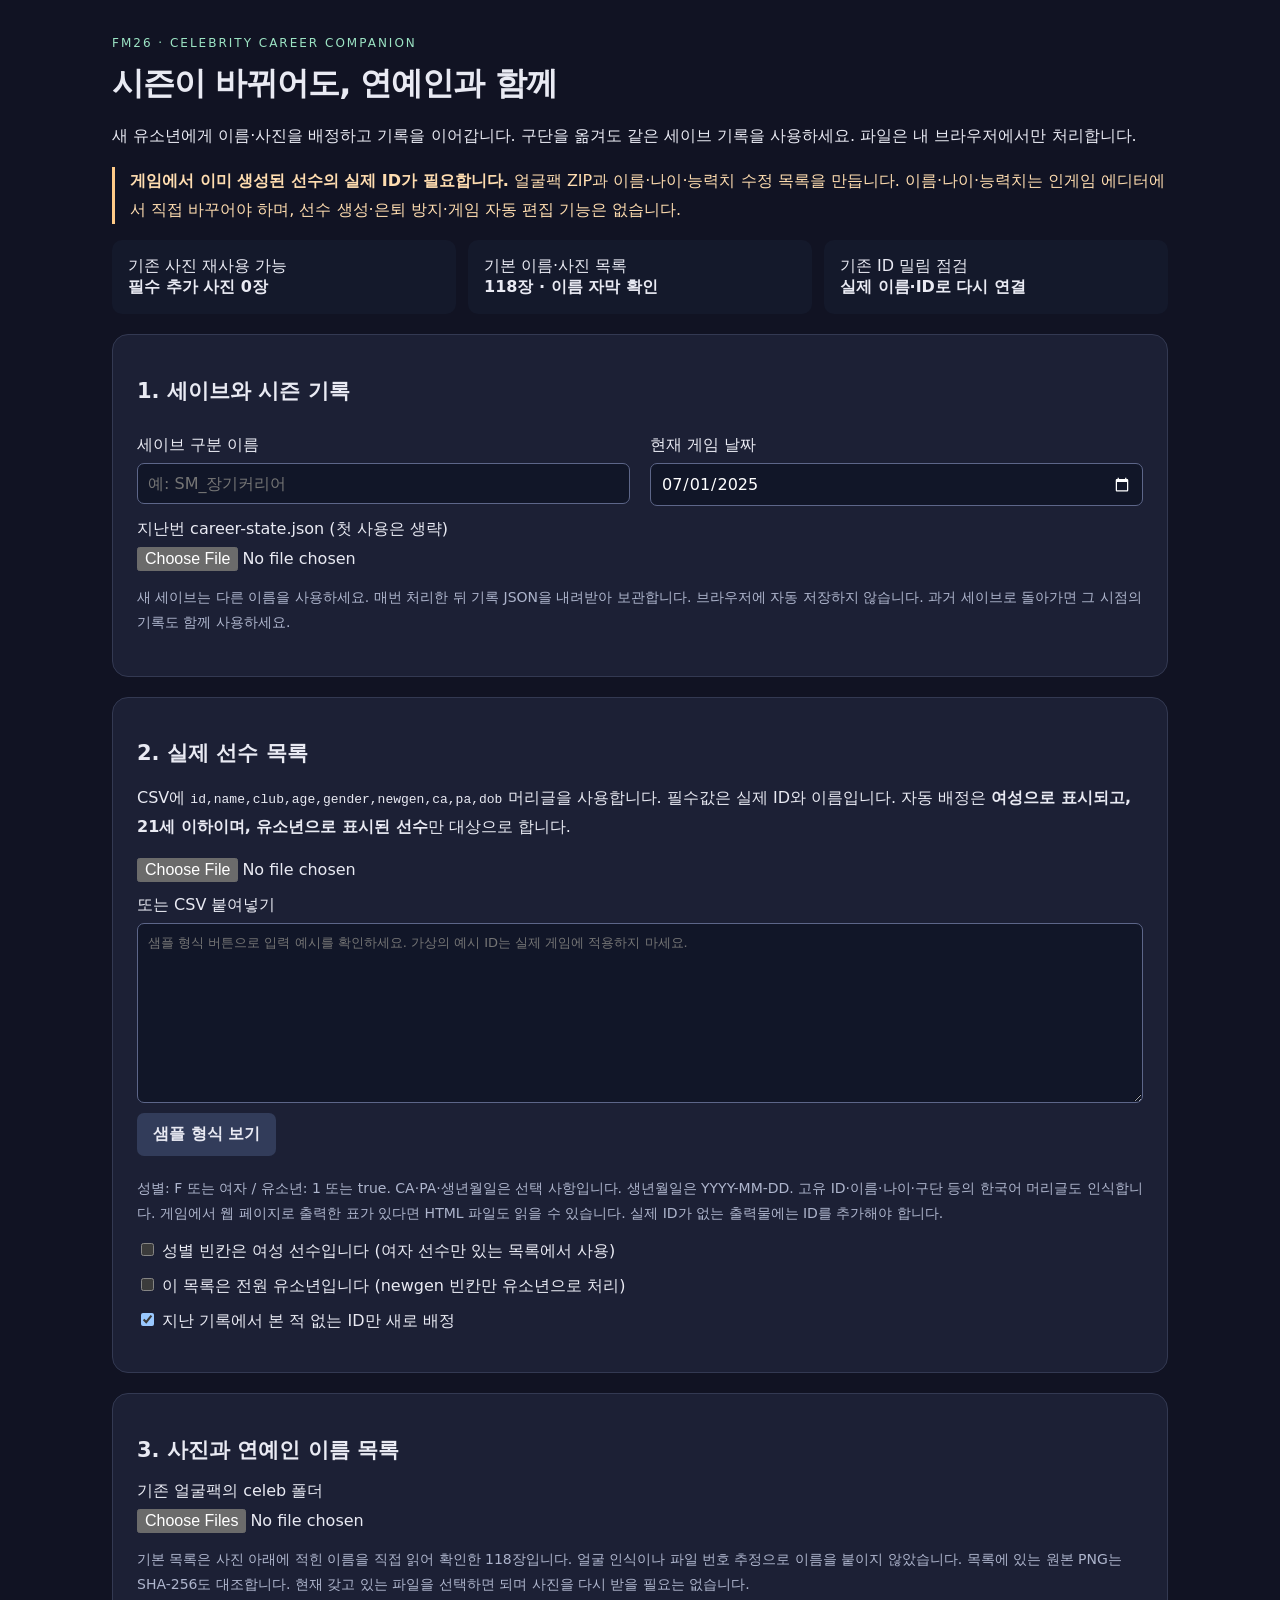
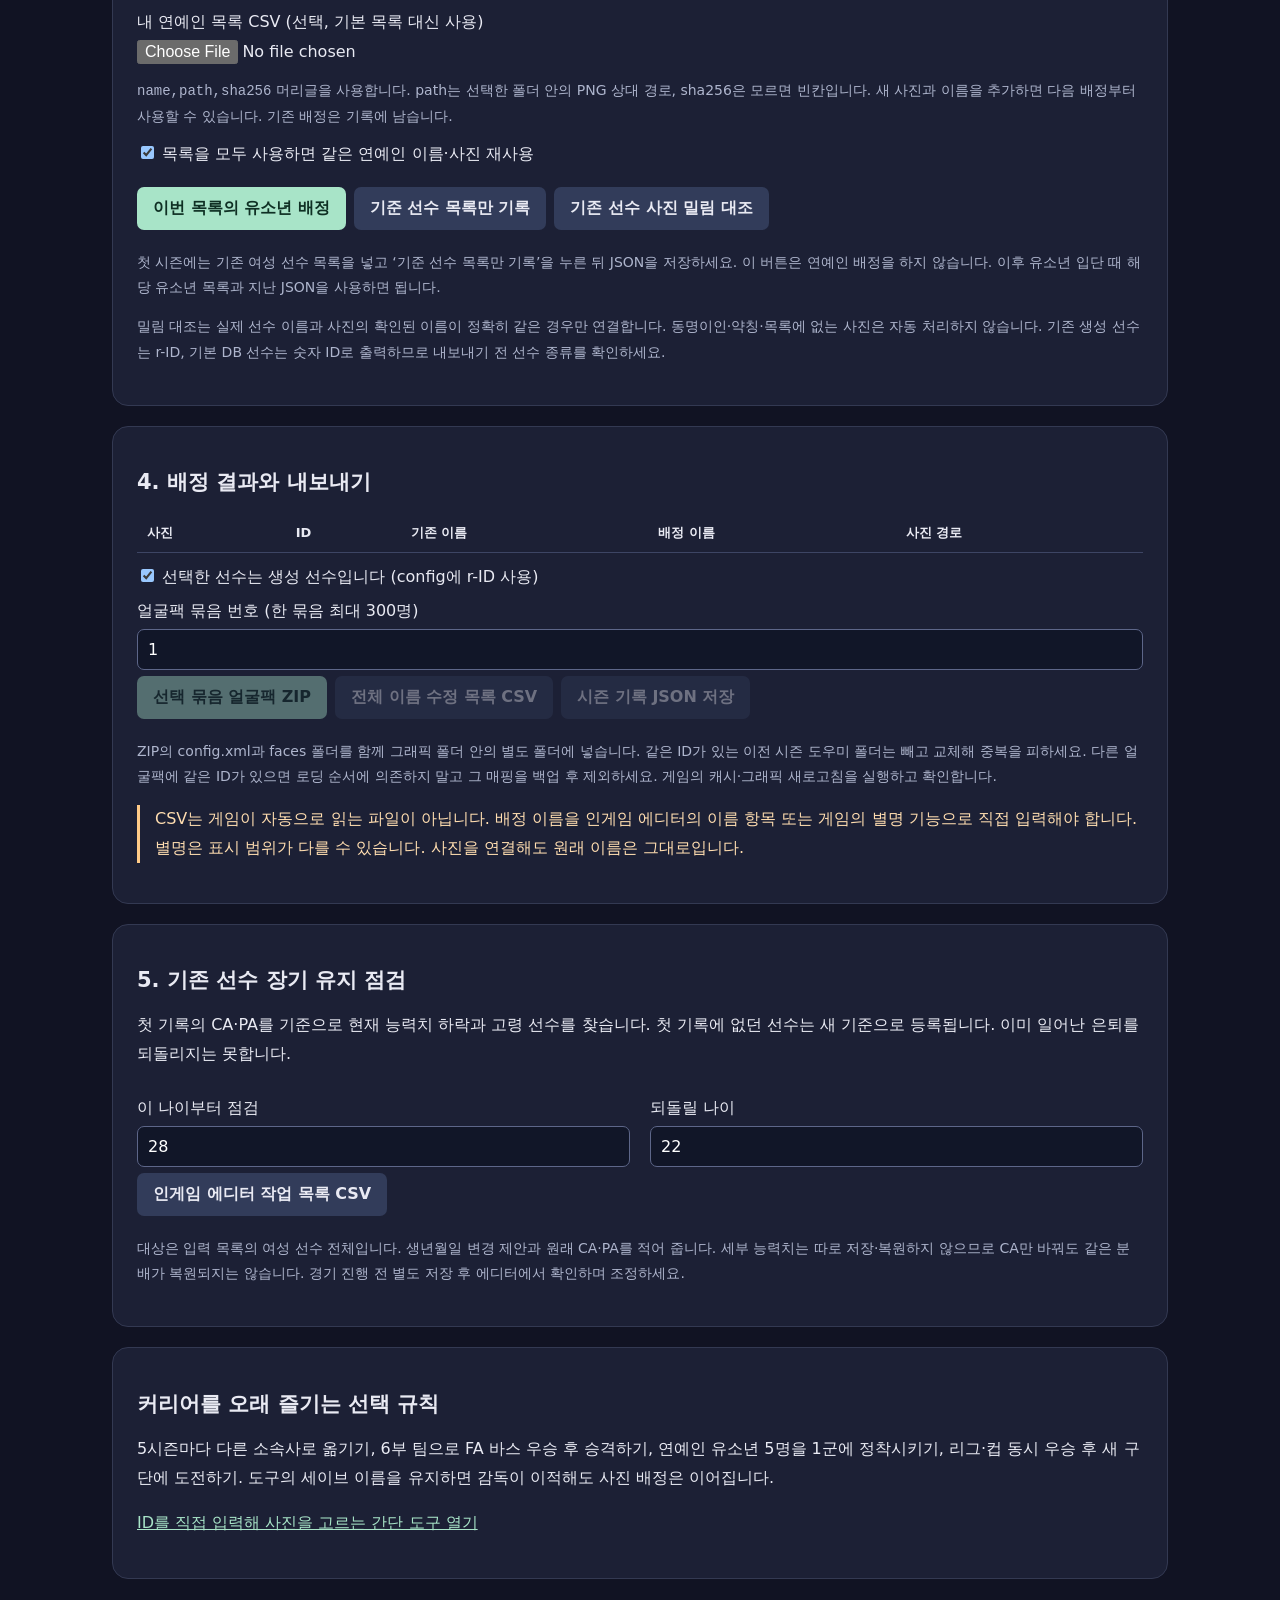
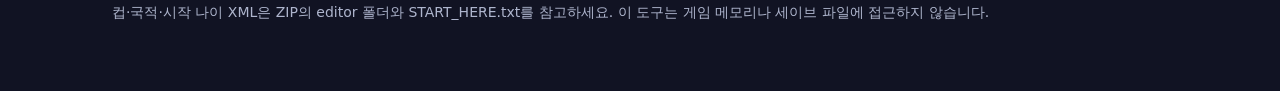
==== web/index.html @ f47c6955 "Add persistent career tools and long-play XML variants" ====
<!doctype html>
<html lang="ko">
<head>
<meta charset="utf-8"><meta name="viewport" content="width=device-width,initial-scale=1">
<meta http-equiv="Content-Security-Policy" content="default-src 'none'; script-src 'self'; style-src 'unsafe-inline'; img-src blob:; connect-src 'none'; object-src 'none'; base-uri 'none'; form-action 'none'">
<title>FM26 연예인 커리어 도우미</title>
<style>
:root{font-family:system-ui,'Malgun Gothic',sans-serif;color:#e9eaf3;background:#111323;color-scheme:dark}*{box-sizing:border-box}body{margin:0}main{max-width:1100px;margin:auto;padding:36px 22px 70px}h1{font-size:32px;letter-spacing:-1px;margin:12px 0}h2{font-size:21px}p,li{line-height:1.8}.muted{color:#aeb5cd;font-size:14px}.tag{color:#9ce4c4;letter-spacing:2px;font-size:12px}section{background:#1c2035;border:1px solid #333952;border-radius:16px;padding:24px;margin-top:20px}.note{border-left:3px solid #ffca87;padding-left:15px;color:#ffddb0}label{display:block;margin:13px 0 7px}input,textarea,button{font:inherit}input[type=text],input[type=date],input[type=number],textarea{background:#111628;border:1px solid #5d6689;border-radius:7px;padding:10px;color:#fff;width:100%}input[type=file]{max-width:100%}textarea{min-height:180px;resize:vertical;font-size:13px}button{background:#a8e4c8;color:#0f3024;border:0;border-radius:7px;padding:11px 16px;font-weight:700;margin:6px 8px 6px 0;cursor:pointer}button:disabled{opacity:.4;cursor:default}.secondary{background:#323c5a;color:#e9eaf3}a{color:#a8e4c8}.row{display:flex;gap:20px;flex-wrap:wrap}.row>div{flex:1;min-width:180px}.status{white-space:pre-wrap;overflow-wrap:anywhere;color:#d1e9de;margin-top:15px;line-height:1.7}.error{color:#ffb3b3}table{border-collapse:collapse;width:100%;font-size:13px}td,th{text-align:left;border-bottom:1px solid #3d4564;padding:10px;overflow-wrap:anywhere}.scroll{overflow:auto;max-height:440px}code{overflow-wrap:anywhere}summary{cursor:pointer}details{margin-top:16px}.cards{display:grid;grid-template-columns:repeat(auto-fit,minmax(220px,1fr));gap:12px}.card{background:#14192b;padding:16px;border-radius:10px}:focus-visible{outline:3px solid #ffca87;outline-offset:3px}.preview{width:48px;height:48px;object-fit:contain}footer{margin-top:25px}
</style>
<script src="core.js" defer></script><script src="career-core.js" defer></script><script src="catalog.js" defer></script><script src="career-app.js" defer></script>
</head>
<body><main>
<div class="tag">FM26 · CELEBRITY CAREER COMPANION</div>
<h1>시즌이 바뀌어도, 연예인과 함께</h1>
<p>새 유소년에게 이름·사진을 배정하고 기록을 이어갑니다. 구단을 옮겨도 같은 세이브 기록을 사용하세요. 파일은 내 브라우저에서만 처리합니다.</p>
<p class="note"><strong>게임에서 이미 생성된 선수의 실제 ID가 필요합니다.</strong> 얼굴팩 ZIP과 이름·나이·능력치 수정 목록을 만듭니다. 이름·나이·능력치는 인게임 에디터에서 직접 바꾸어야 하며, 선수 생성·은퇴 방지·게임 자동 편집 기능은 없습니다.</p>
<div class="cards"><div class="card">기존 사진 재사용 가능<br><strong>필수 추가 사진 0장</strong></div><div class="card">기본 이름·사진 목록<br><strong id="poolCount">불러오는 중</strong></div><div class="card">기존 ID 밀림 점검<br><strong>실제 이름·ID로 다시 연결</strong></div></div>
<section><h2>1. 세이브와 시즌 기록</h2>
<div class="row"><div><label for="saveKey">세이브 구분 이름</label><input id="saveKey" type="text" placeholder="예: SM_장기커리어"></div><div><label for="gameDate">현재 게임 날짜</label><input id="gameDate" type="date" value="2025-07-01"></div></div>
<label for="stateFile">지난번 career-state.json (첫 사용은 생략)</label><input id="stateFile" type="file" accept=".json,application/json">
<p class="muted">새 세이브는 다른 이름을 사용하세요. 매번 처리한 뒤 기록 JSON을 내려받아 보관합니다. 브라우저에 자동 저장하지 않습니다. 과거 세이브로 돌아가면 그 시점의 기록도 함께 사용하세요.</p>
<p id="stateStatus" class="status" role="status"></p></section>
<section><h2>2. 실제 선수 목록</h2>
<p>CSV에 <code>id,name,club,age,gender,newgen,ca,pa,dob</code> 머리글을 사용합니다. 필수값은 실제 ID와 이름입니다. 자동 배정은 <strong>여성으로 표시되고, 21세 이하이며, 유소년으로 표시된 선수</strong>만 대상으로 합니다.</p>
<input id="rosterFile" type="file" accept=".csv,.tsv,.html,.htm,text/csv,text/html"><label for="roster">또는 CSV 붙여넣기</label><textarea id="roster" spellcheck="false" placeholder="샘플 형식 버튼으로 입력 예시를 확인하세요. 가상의 예시 ID는 실제 게임에 적용하지 마세요."></textarea>
<button id="sample" class="secondary">샘플 형식 보기</button>
<p class="muted">성별: F 또는 여자 / 유소년: 1 또는 true. CA·PA·생년월일은 선택 사항입니다. 생년월일은 YYYY-MM-DD. 고유 ID·이름·나이·구단 등의 한국어 머리글도 인식합니다. 게임에서 웹 페이지로 출력한 표가 있다면 HTML 파일도 읽을 수 있습니다. 실제 ID가 없는 출력물에는 ID를 추가해야 합니다.</p>
<label><input id="explicitFemale" type="checkbox"> 성별 빈칸은 여성 선수입니다 (여자 선수만 있는 목록에서 사용)</label>
<label><input id="explicitYouth" type="checkbox"> 이 목록은 전원 유소년입니다 (newgen 빈칸만 유소년으로 처리)</label>
<label><input id="onlyUnseen" type="checkbox" checked> 지난 기록에서 본 적 없는 ID만 새로 배정</label>
<p id="rosterStatus" class="status" role="status"></p></section>
<section><h2>3. 사진과 연예인 이름 목록</h2>
<label for="photos">기존 얼굴팩의 celeb 폴더</label><input id="photos" type="file" webkitdirectory directory multiple accept=".png,image/png">
<p class="muted">기본 목록은 사진 아래에 적힌 이름을 직접 읽어 확인한 118장입니다. 얼굴 인식이나 파일 번호 추정으로 이름을 붙이지 않았습니다. 목록에 있는 원본 PNG는 SHA-256도 대조합니다. 현재 갖고 있는 파일을 선택하면 되며 사진을 다시 받을 필요는 없습니다.</p>
<label for="customCatalog">내 연예인 목록 CSV (선택, 기본 목록 대신 사용)</label><input id="customCatalog" type="file" accept=".csv,text/csv">
<p class="muted"><code>name,path,sha256</code> 머리글을 사용합니다. path는 선택한 폴더 안의 PNG 상대 경로, sha256은 모르면 빈칸입니다. 새 사진과 이름을 추가하면 다음 배정부터 사용할 수 있습니다. 기존 배정은 기록에 남습니다.</p>
<label><input id="reuse" type="checkbox" checked> 목록을 모두 사용하면 같은 연예인 이름·사진 재사용</label>
<p id="photoStatus" class="status" role="status"></p>
<button id="assign">이번 목록의 유소년 배정</button><button id="snapshot" class="secondary">기준 선수 목록만 기록</button><button id="fixExisting" class="secondary">기존 선수 사진 밀림 대조</button>
<p class="muted">첫 시즌에는 기존 여성 선수 목록을 넣고 ‘기준 선수 목록만 기록’을 누른 뒤 JSON을 저장하세요. 이 버튼은 연예인 배정을 하지 않습니다. 이후 유소년 입단 때 해당 유소년 목록과 지난 JSON을 사용하면 됩니다.</p>
<p class="muted">밀림 대조는 실제 선수 이름과 사진의 확인된 이름이 정확히 같은 경우만 연결합니다. 동명이인·약칭·목록에 없는 사진은 자동 처리하지 않습니다. 기존 생성 선수는 r-ID, 기본 DB 선수는 숫자 ID로 출력하므로 내보내기 전 선수 종류를 확인하세요.</p>
<p id="actionStatus" class="status" role="alert"></p></section>
<section><h2>4. 배정 결과와 내보내기</h2>
<div class="scroll"><table><thead><tr><th>사진</th><th>ID</th><th>기존 이름</th><th>배정 이름</th><th>사진 경로</th></tr></thead><tbody id="results"></tbody></table></div>
<label><input id="regenPrefix" type="checkbox" checked> 선택한 선수는 생성 선수입니다 (config에 r-ID 사용)</label>
<label for="batch">얼굴팩 묶음 번호 (한 묶음 최대 300명)</label><input id="batch" type="number" min="1" step="1" value="1">
<button id="faceZip" disabled>선택 묶음 얼굴팩 ZIP</button><button id="names" disabled class="secondary">전체 이름 수정 목록 CSV</button><button id="saveState" disabled class="secondary">시즌 기록 JSON 저장</button>
<p class="muted">ZIP의 config.xml과 faces 폴더를 함께 그래픽 폴더 안의 별도 폴더에 넣습니다. 같은 ID가 있는 이전 시즌 도우미 폴더는 빼고 교체해 중복을 피하세요. 다른 얼굴팩에 같은 ID가 있으면 로딩 순서에 의존하지 말고 그 매핑을 백업 후 제외하세요. 게임의 캐시·그래픽 새로고침을 실행하고 확인합니다.</p>
<p class="note">CSV는 게임이 자동으로 읽는 파일이 아닙니다. 배정 이름을 인게임 에디터의 이름 항목 또는 게임의 별명 기능으로 직접 입력해야 합니다. 별명은 표시 범위가 다를 수 있습니다. 사진을 연결해도 원래 이름은 그대로입니다.</p>
<p id="exportStatus" class="status" role="status"></p></section>
<section><h2>5. 기존 선수 장기 유지 점검</h2>
<p>첫 기록의 CA·PA를 기준으로 현재 능력치 하락과 고령 선수를 찾습니다. 첫 기록에 없던 선수는 새 기준으로 등록됩니다. 이미 일어난 은퇴를 되돌리지는 못합니다.</p>
<div class="row"><div><label for="ageCap">이 나이부터 점검</label><input id="ageCap" type="number" value="28" min="25" max="50"></div><div><label for="targetAge">되돌릴 나이</label><input id="targetAge" type="number" value="22" min="18" max="49"></div></div>
<button id="maintenance" class="secondary">인게임 에디터 작업 목록 CSV</button>
<p class="muted">대상은 입력 목록의 여성 선수 전체입니다. 생년월일 변경 제안과 원래 CA·PA를 적어 줍니다. 세부 능력치는 따로 저장·복원하지 않으므로 CA만 바꿔도 같은 분배가 복원되지는 않습니다. 경기 진행 전 별도 저장 후 에디터에서 확인하며 조정하세요.</p>
<p id="maintStatus" class="status" role="status"></p></section>
<section><h2>커리어를 오래 즐기는 선택 규칙</h2><p>5시즌마다 다른 소속사로 옮기기, 6부 팀으로 FA 바스 우승 후 승격하기, 연예인 유소년 5명을 1군에 정착시키기, 리그·컵 동시 우승 후 새 구단에 도전하기. 도구의 세이브 이름을 유지하면 감독이 이적해도 사진 배정은 이어집니다.</p><p><a href="face.html">ID를 직접 입력해 사진을 고르는 간단 도구 열기</a></p></section>
<footer class="muted">컵·국적·시작 나이 XML은 ZIP의 editor 폴더와 START_HERE.txt를 참고하세요. 이 도구는 게임 메모리나 세이브 파일에 접근하지 않습니다.</footer>
</main></body></html>
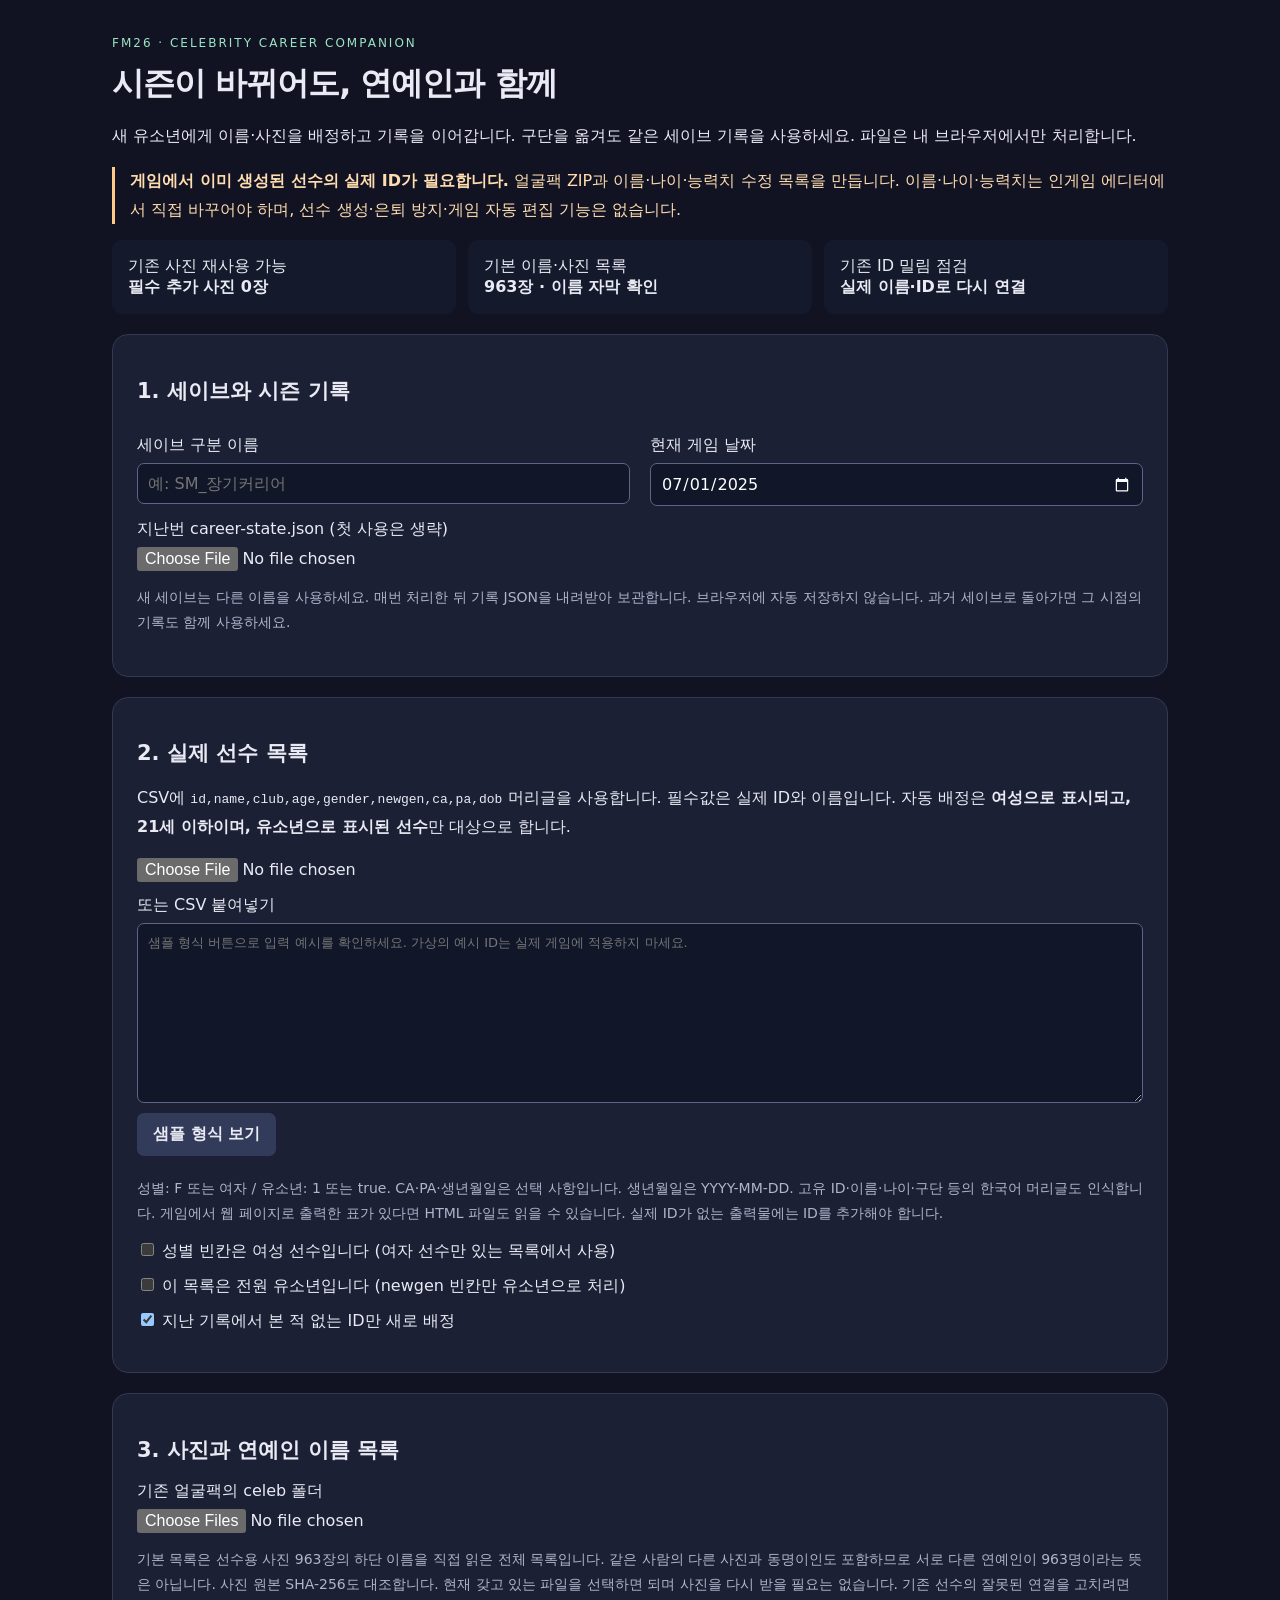
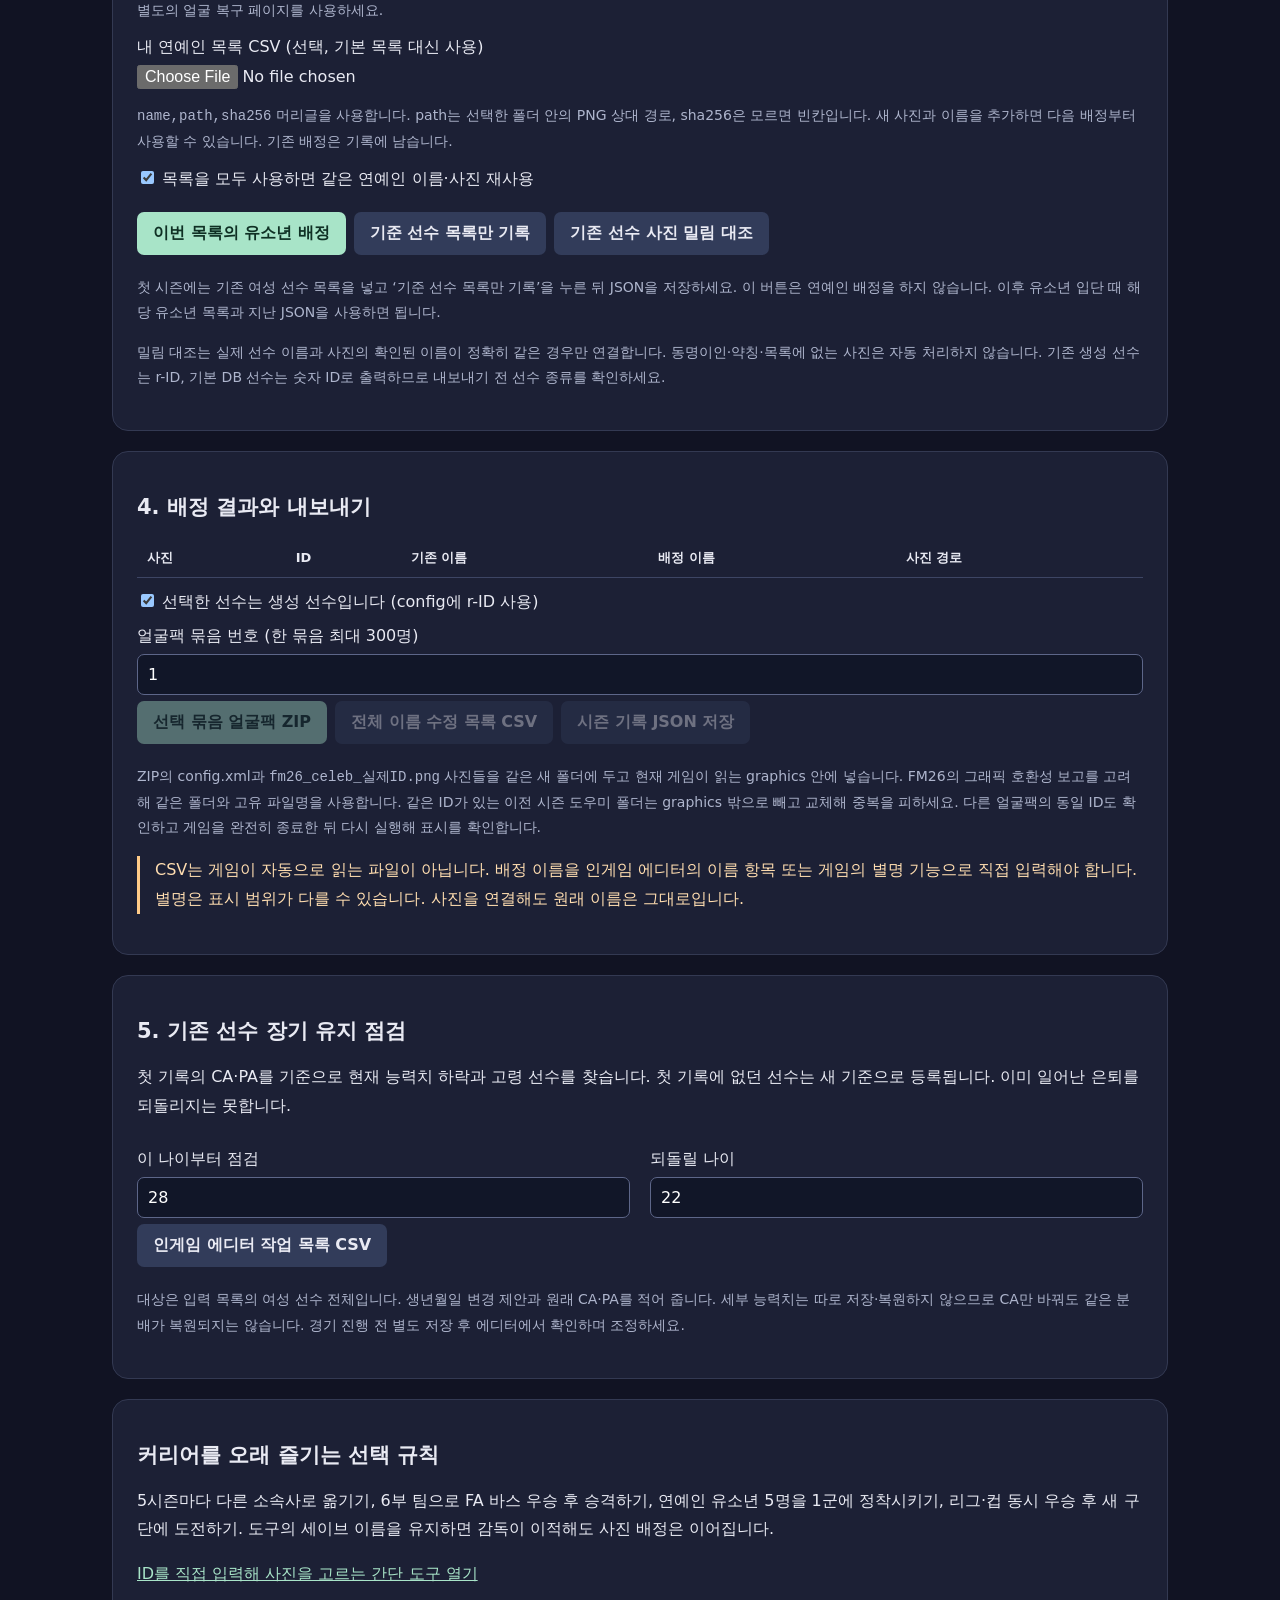
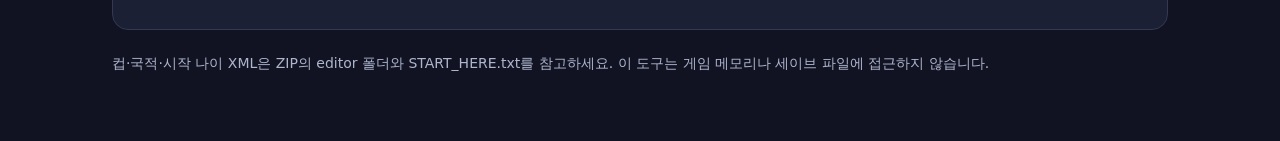
==== commit a75ad5b5: "Repair celebrity face mappings and fund long-term league careers" ====
--- a/web/index.html
+++ b/web/index.html
@@ -7,7 +7,7 @@
 <style>
 :root{font-family:system-ui,'Malgun Gothic',sans-serif;color:#e9eaf3;background:#111323;color-scheme:dark}*{box-sizing:border-box}body{margin:0}main{max-width:1100px;margin:auto;padding:36px 22px 70px}h1{font-size:32px;letter-spacing:-1px;margin:12px 0}h2{font-size:21px}p,li{line-height:1.8}.muted{color:#aeb5cd;font-size:14px}.tag{color:#9ce4c4;letter-spacing:2px;font-size:12px}section{background:#1c2035;border:1px solid #333952;border-radius:16px;padding:24px;margin-top:20px}.note{border-left:3px solid #ffca87;padding-left:15px;color:#ffddb0}label{display:block;margin:13px 0 7px}input,textarea,button{font:inherit}input[type=text],input[type=date],input[type=number],textarea{background:#111628;border:1px solid #5d6689;border-radius:7px;padding:10px;color:#fff;width:100%}input[type=file]{max-width:100%}textarea{min-height:180px;resize:vertical;font-size:13px}button{background:#a8e4c8;color:#0f3024;border:0;border-radius:7px;padding:11px 16px;font-weight:700;margin:6px 8px 6px 0;cursor:pointer}button:disabled{opacity:.4;cursor:default}.secondary{background:#323c5a;color:#e9eaf3}a{color:#a8e4c8}.row{display:flex;gap:20px;flex-wrap:wrap}.row>div{flex:1;min-width:180px}.status{white-space:pre-wrap;overflow-wrap:anywhere;color:#d1e9de;margin-top:15px;line-height:1.7}.error{color:#ffb3b3}table{border-collapse:collapse;width:100%;font-size:13px}td,th{text-align:left;border-bottom:1px solid #3d4564;padding:10px;overflow-wrap:anywhere}.scroll{overflow:auto;max-height:440px}code{overflow-wrap:anywhere}summary{cursor:pointer}details{margin-top:16px}.cards{display:grid;grid-template-columns:repeat(auto-fit,minmax(220px,1fr));gap:12px}.card{background:#14192b;padding:16px;border-radius:10px}:focus-visible{outline:3px solid #ffca87;outline-offset:3px}.preview{width:48px;height:48px;object-fit:contain}footer{margin-top:25px}
 </style>
-<script src="core.js" defer></script><script src="career-core.js" defer></script><script src="catalog.js" defer></script><script src="career-app.js" defer></script>
+<script src="core.js" defer></script><script src="career-core.js" defer></script><script src="catalog.js" defer></script><script src="youth-catalog.js" defer></script><script src="career-app.js" defer></script>
 </head>
 <body><main>
 <div class="tag">FM26 · CELEBRITY CAREER COMPANION</div>
@@ -31,7 +31,7 @@
 <p id="rosterStatus" class="status" role="status"></p></section>
 <section><h2>3. 사진과 연예인 이름 목록</h2>
 <label for="photos">기존 얼굴팩의 celeb 폴더</label><input id="photos" type="file" webkitdirectory directory multiple accept=".png,image/png">
-<p class="muted">기본 목록은 사진 아래에 적힌 이름을 직접 읽어 확인한 118장입니다. 얼굴 인식이나 파일 번호 추정으로 이름을 붙이지 않았습니다. 목록에 있는 원본 PNG는 SHA-256도 대조합니다. 현재 갖고 있는 파일을 선택하면 되며 사진을 다시 받을 필요는 없습니다.</p>
+<p class="muted">기본 목록은 선수용 사진 963장의 하단 이름을 직접 읽은 전체 목록입니다. 같은 사람의 다른 사진과 동명이인도 포함하므로 서로 다른 연예인이 963명이라는 뜻은 아닙니다. 사진 원본 SHA-256도 대조합니다. 현재 갖고 있는 파일을 선택하면 되며 사진을 다시 받을 필요는 없습니다. 기존 선수의 잘못된 연결을 고치려면 별도의 얼굴 복구 페이지를 사용하세요.</p>
 <label for="customCatalog">내 연예인 목록 CSV (선택, 기본 목록 대신 사용)</label><input id="customCatalog" type="file" accept=".csv,text/csv">
 <p class="muted"><code>name,path,sha256</code> 머리글을 사용합니다. path는 선택한 폴더 안의 PNG 상대 경로, sha256은 모르면 빈칸입니다. 새 사진과 이름을 추가하면 다음 배정부터 사용할 수 있습니다. 기존 배정은 기록에 남습니다.</p>
 <label><input id="reuse" type="checkbox" checked> 목록을 모두 사용하면 같은 연예인 이름·사진 재사용</label>
@@ -45,7 +45,7 @@
 <label><input id="regenPrefix" type="checkbox" checked> 선택한 선수는 생성 선수입니다 (config에 r-ID 사용)</label>
 <label for="batch">얼굴팩 묶음 번호 (한 묶음 최대 300명)</label><input id="batch" type="number" min="1" step="1" value="1">
 <button id="faceZip" disabled>선택 묶음 얼굴팩 ZIP</button><button id="names" disabled class="secondary">전체 이름 수정 목록 CSV</button><button id="saveState" disabled class="secondary">시즌 기록 JSON 저장</button>
-<p class="muted">ZIP의 config.xml과 faces 폴더를 함께 그래픽 폴더 안의 별도 폴더에 넣습니다. 같은 ID가 있는 이전 시즌 도우미 폴더는 빼고 교체해 중복을 피하세요. 다른 얼굴팩에 같은 ID가 있으면 로딩 순서에 의존하지 말고 그 매핑을 백업 후 제외하세요. 게임의 캐시·그래픽 새로고침을 실행하고 확인합니다.</p>
+<p class="muted">ZIP의 config.xml과 <code>fm26_celeb_실제ID.png</code> 사진들을 같은 새 폴더에 두고 현재 게임이 읽는 graphics 안에 넣습니다. FM26의 그래픽 호환성 보고를 고려해 같은 폴더와 고유 파일명을 사용합니다. 같은 ID가 있는 이전 시즌 도우미 폴더는 graphics 밖으로 빼고 교체해 중복을 피하세요. 다른 얼굴팩의 동일 ID도 확인하고 게임을 완전히 종료한 뒤 다시 실행해 표시를 확인합니다.</p>
 <p class="note">CSV는 게임이 자동으로 읽는 파일이 아닙니다. 배정 이름을 인게임 에디터의 이름 항목 또는 게임의 별명 기능으로 직접 입력해야 합니다. 별명은 표시 범위가 다를 수 있습니다. 사진을 연결해도 원래 이름은 그대로입니다.</p>
 <p id="exportStatus" class="status" role="status"></p></section>
 <section><h2>5. 기존 선수 장기 유지 점검</h2>
